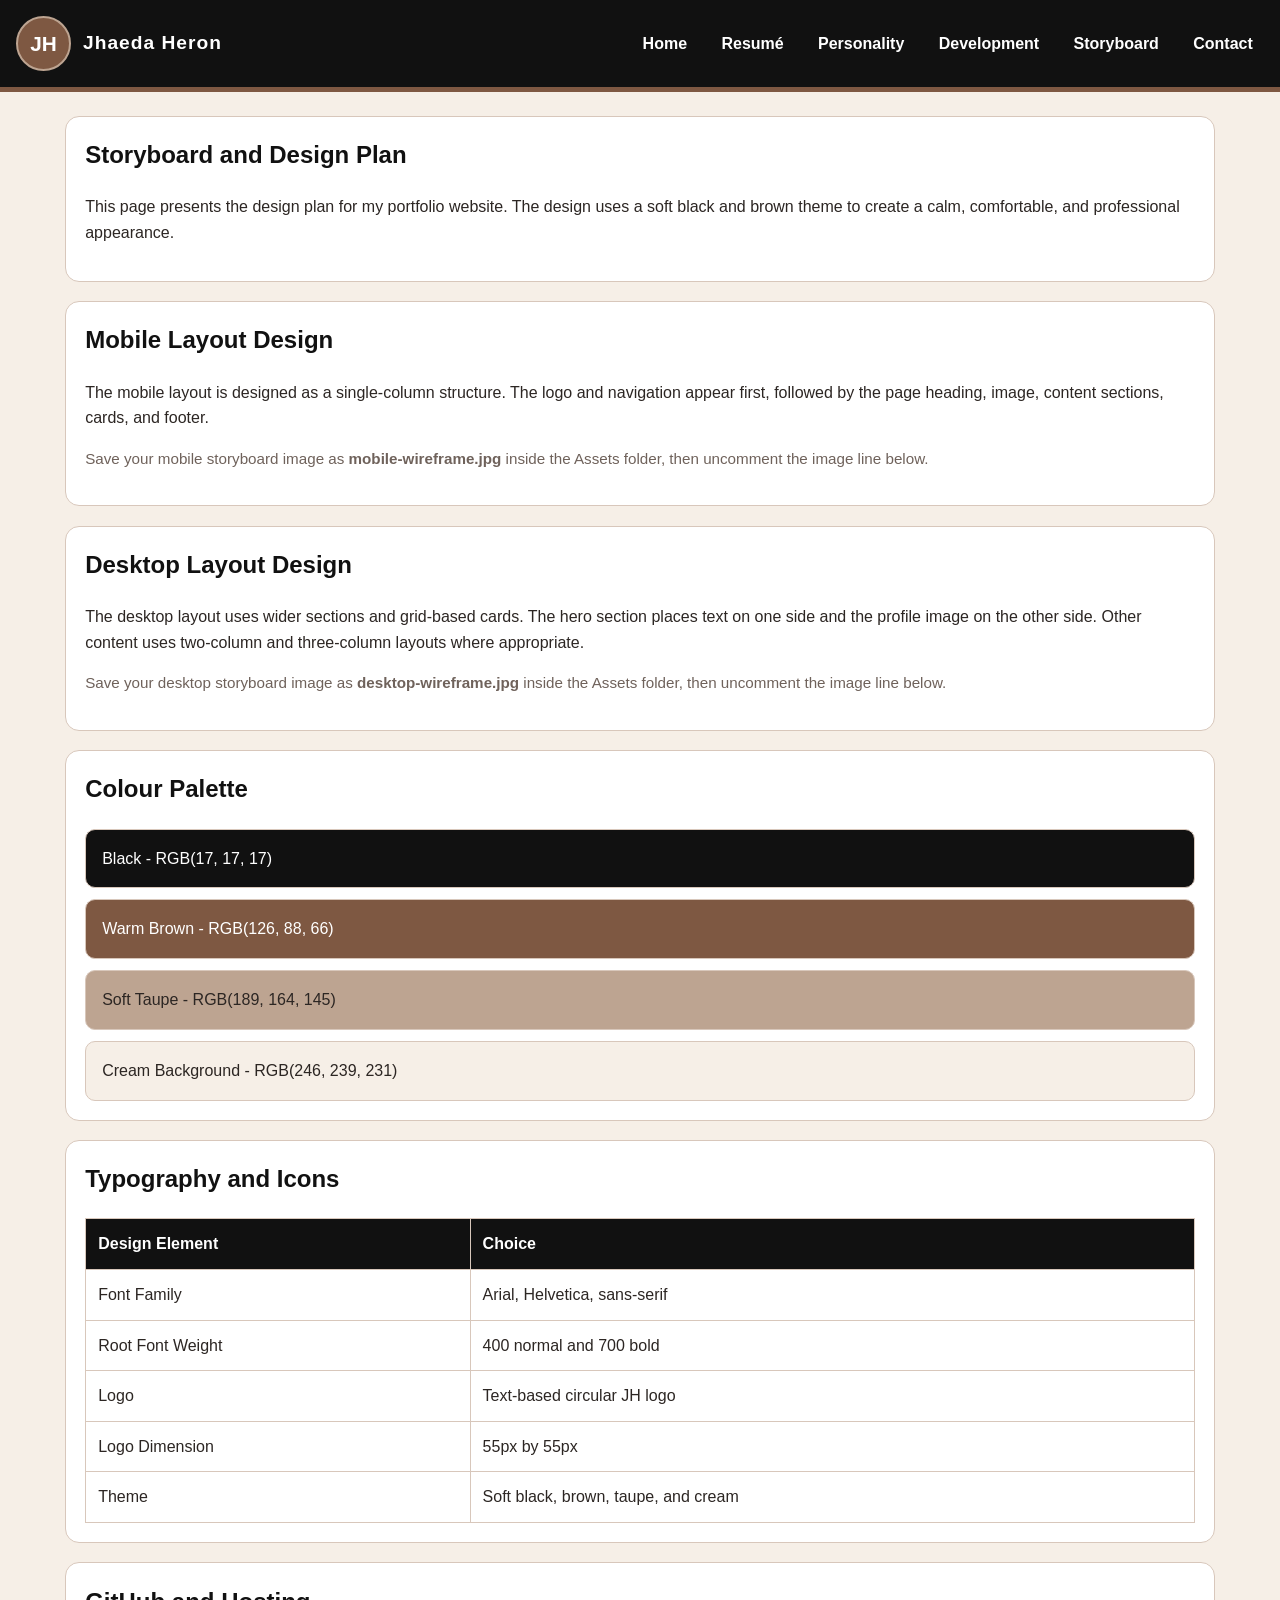
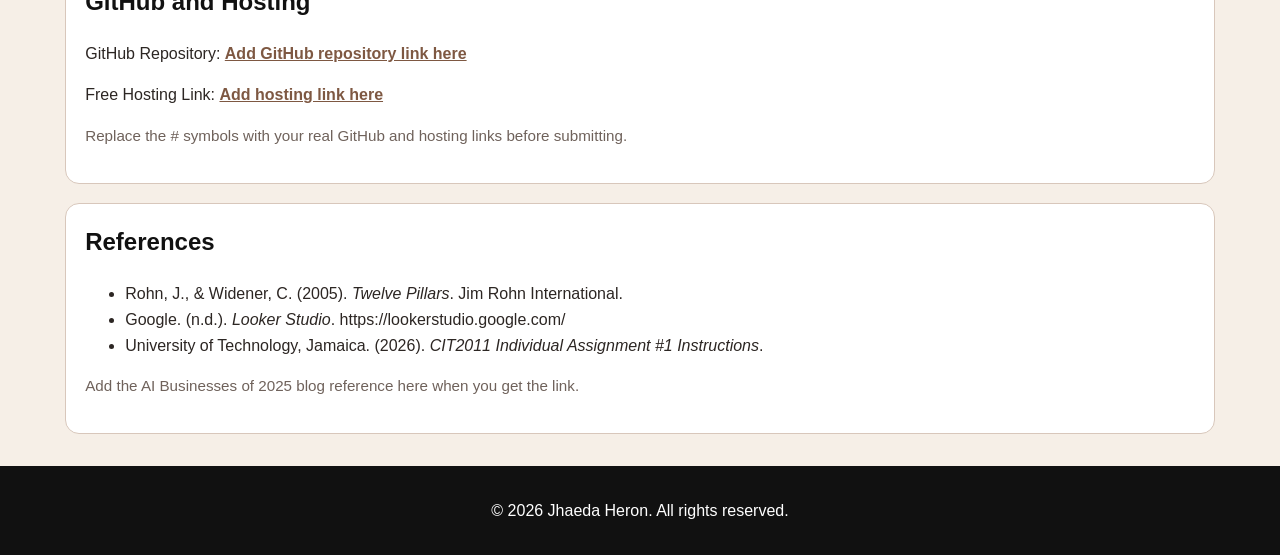
==== Codes/storyboard.html @ 5546495c "Add files via upload" ====
<!DOCTYPE html>
<html lang="en">
<head>
  <meta charset="UTF-8">
  <meta name="viewport" content="width=device-width, initial-scale=1.0">
  <title>Jhaeda Heron | Storyboard</title>
  <link rel="stylesheet" href="../style.css">
</head>

<body>
  <header class="site-header">
    <div class="header-content">
      <div class="logo-area">
        <div class="logo-mark">JH</div>
        <div class="logo-text">Jhaeda Heron</div>
      </div>

      <nav>
        <ul class="nav-list">
          <li><a href="index.html">Home</a></li>
          <li><a href="resume.html">Resumé</a></li>
          <li><a href="personality.html">Personality</a></li>
          <li><a href="development.html">Development</a></li>
          <li><a href="storyboard.html">Storyboard</a></li>
          <li><a href="index.html#contact">Contact</a></li>
        </ul>
      </nav>
    </div>
  </header>

  <main>
    <section>
      <h1>Storyboard and Design Plan</h1>
      <p>
        This page presents the design plan for my portfolio website. The design
        uses a soft black and brown theme to create a calm, comfortable, and
        professional appearance.
      </p>
    </section>

    <section>
      <h2>Mobile Layout Design</h2>
      <p>
        The mobile layout is designed as a single-column structure. The logo and
        navigation appear first, followed by the page heading, image, content
        sections, cards, and footer.
      </p>

      <p class="small-text">
        Save your mobile storyboard image as <strong>mobile-wireframe.jpg</strong>
        inside the Assets folder, then uncomment the image line below.
      </p>

      <!-- <img src="../Assets/mobile-wireframe.jpg" alt="Mobile storyboard layout" class="wireframe-img"> -->
    </section>

    <section>
      <h2>Desktop Layout Design</h2>
      <p>
        The desktop layout uses wider sections and grid-based cards. The hero
        section places text on one side and the profile image on the other side.
        Other content uses two-column and three-column layouts where appropriate.
      </p>

      <p class="small-text">
        Save your desktop storyboard image as <strong>desktop-wireframe.jpg</strong>
        inside the Assets folder, then uncomment the image line below.
      </p>

      <!-- <img src="../Assets/desktop-wireframe.jpg" alt="Desktop storyboard layout" class="wireframe-img"> -->
    </section>

    <section>
      <h2>Colour Palette</h2>

      <div class="palette-box">
        <div class="swatch black">Black - RGB(17, 17, 17)</div>
        <div class="swatch brown">Warm Brown - RGB(126, 88, 66)</div>
        <div class="swatch taupe">Soft Taupe - RGB(189, 164, 145)</div>
        <div class="swatch cream">Cream Background - RGB(246, 239, 231)</div>
      </div>
    </section>

    <section>
      <h2>Typography and Icons</h2>
      <table>
        <tr>
          <th>Design Element</th>
          <th>Choice</th>
        </tr>
        <tr>
          <td>Font Family</td>
          <td>Arial, Helvetica, sans-serif</td>
        </tr>
        <tr>
          <td>Root Font Weight</td>
          <td>400 normal and 700 bold</td>
        </tr>
        <tr>
          <td>Logo</td>
          <td>Text-based circular JH logo</td>
        </tr>
        <tr>
          <td>Logo Dimension</td>
          <td>55px by 55px</td>
        </tr>
        <tr>
          <td>Theme</td>
          <td>Soft black, brown, taupe, and cream</td>
        </tr>
      </table>
    </section>

    <section>
      <h2>GitHub and Hosting</h2>
      <p>
        GitHub Repository:
        <a href="#" target="_blank">Add GitHub repository link here</a>
      </p>

      <p>
        Free Hosting Link:
        <a href="#" target="_blank">Add hosting link here</a>
      </p>

      <p class="small-text">
        Replace the # symbols with your real GitHub and hosting links before
        submitting.
      </p>
    </section>

    <section>
      <h2>References</h2>

      <ul>
        <li>
          Rohn, J., & Widener, C. (2005). <em>Twelve Pillars</em>. Jim Rohn International.
        </li>
        <li>
          Google. (n.d.). <em>Looker Studio</em>. https://lookerstudio.google.com/
        </li>
        <li>
          University of Technology, Jamaica. (2026). <em>CIT2011 Individual Assignment #1 Instructions</em>.
        </li>
      </ul>

      <p class="small-text">
        Add the AI Businesses of 2025 blog reference here when you get the link.
      </p>
    </section>
  </main>

  <footer>
    <p>&copy; 2026 Jhaeda Heron. All rights reserved.</p>
  </footer>
</body>
</html>
---- style.css ----
/* 
  Name: Jhaeda Heron
  ID: 2102530
  Course: CIT2011 Web Programming
  File: style.css
*/

/* CSS Variables for consistent theme */
:root {
  --primary-color: #111111;
  --secondary-color: #7e5842;
  --accent-color: #bda491;
  --background-color: #f6efe7;
  --card-color: #ffffff;
  --text-color: #2c2623;
  --muted-text: #6f625b;
  --border-color: #d8c7bb;
  --font-main: Arial, Helvetica, sans-serif;
  --font-weight-normal: 400;
  --font-weight-bold: 700;
}

/* Universal selector */
* {
  box-sizing: border-box;
}

/* Element selectors */
body {
  margin: 0;
  font-family: var(--font-main);
  font-weight: var(--font-weight-normal);
  background-color: var(--background-color);
  color: var(--text-color);
  line-height: 1.6;
}

h1,
h2,
h3 {
  color: var(--primary-color);
  margin-top: 0;
}

p {
  color: var(--text-color);
}

a {
  color: var(--secondary-color);
  font-weight: bold;
}

a:hover {
  color: var(--primary-color);
}

a:focus {
  outline: 3px solid var(--accent-color);
  outline-offset: 3px;
}

/* Header and navigation */
.site-header {
  background-color: var(--primary-color);
  color: white;
  padding: 1rem;
  border-bottom: 5px solid var(--secondary-color);
}

.header-content {
  display: flex;
  flex-direction: column;
  align-items: center;
  gap: 1rem;
}

.logo-area {
  display: flex;
  align-items: center;
  gap: 0.75rem;
}

.logo-mark {
  width: 55px;
  height: 55px;
  border-radius: 50%;
  background-color: var(--secondary-color);
  color: white;
  display: flex;
  justify-content: center;
  align-items: center;
  font-weight: var(--font-weight-bold);
  font-size: 1.3rem;
  border: 2px solid var(--accent-color);
}

.logo-text {
  font-size: 1.2rem;
  font-weight: var(--font-weight-bold);
  letter-spacing: 1px;
}

.nav-list {
  list-style: none;
  padding: 0;
  margin: 0;
  display: flex;
  flex-direction: column;
  gap: 0.75rem;
  text-align: center;
}

.nav-list a {
  color: white;
  text-decoration: none;
  padding: 0.5rem 0.7rem;
  border-radius: 20px;
  transition: background-color 0.3s ease, color 0.3s ease;
}

.nav-list a:hover {
  background-color: var(--secondary-color);
  color: white;
}

/* Main layout */
main {
  width: 92%;
  max-width: 1150px;
  margin: 1.5rem auto;
}

section,
article,
.info-card {
  background-color: var(--card-color);
  padding: 1.2rem;
  margin-bottom: 1.2rem;
  border: 1px solid var(--border-color);
  border-radius: 14px;
}

.hero {
  display: grid;
  grid-template-columns: 1fr;
  gap: 1.5rem;
  align-items: center;
  animation: fadeIn 1s ease-in;
}

.hero-text h1 {
  font-size: 2rem;
}

.profile-img {
  width: 210px;
  height: 210px;
  object-fit: cover;
  border-radius: 50%;
  border: 6px solid var(--secondary-color);
  display: block;
  margin: auto;
  transition: transform 0.3s ease, box-shadow 0.3s ease;
}

.profile-img:hover {
  transform: scale(1.05);
  box-shadow: 0 8px 20px rgba(0, 0, 0, 0.2);
}

.button-link {
  display: inline-block;
  background-color: var(--secondary-color);
  color: white;
  text-decoration: none;
  padding: 0.75rem 1rem;
  border-radius: 25px;
  margin-top: 0.5rem;
  transition: background-color 0.3s ease, transform 0.3s ease;
}

.button-link:hover {
  background-color: var(--primary-color);
  color: white;
  transform: translateY(-3px);
}

/* Class selectors */
.grid-2,
.grid-3,
.resume-grid,
.card-grid {
  display: grid;
  grid-template-columns: 1fr;
  gap: 1rem;
}

.card {
  background-color: #fffaf6;
  padding: 1rem;
  border: 1px solid var(--border-color);
  border-radius: 12px;
  transition: transform 0.3s ease, box-shadow 0.3s ease;
}

.card:hover {
  transform: translateY(-5px);
  box-shadow: 0 6px 16px rgba(0, 0, 0, 0.12);
}

.tag {
  display: inline-block;
  background-color: var(--accent-color);
  color: var(--primary-color);
  padding: 0.35rem 0.7rem;
  margin: 0.25rem;
  border-radius: 20px;
  font-size: 0.9rem;
}

.timeline-item {
  border-left: 4px solid var(--secondary-color);
  padding-left: 1rem;
  margin-bottom: 1.2rem;
}

.small-text {
  color: var(--muted-text);
  font-size: 0.95rem;
}

/* ID selector */
#contact {
  background-color: #efe1d6;
}

/* Table styling */
table {
  width: 100%;
  border-collapse: collapse;
  margin-top: 1rem;
}

th,
td {
  border: 1px solid var(--border-color);
  padding: 0.75rem;
  text-align: left;
}

th {
  background-color: var(--primary-color);
  color: white;
}

/* Storyboard / palette */
.palette-box {
  display: flex;
  flex-direction: column;
  gap: 0.7rem;
}

.swatch {
  padding: 1rem;
  border-radius: 10px;
  border: 1px solid var(--border-color);
}

.black {
  background-color: #111111;
  color: white;
}

.brown {
  background-color: #7e5842;
  color: white;
}

.taupe {
  background-color: #bda491;
}

.cream {
  background-color: #f6efe7;
}

.wireframe-img {
  width: 100%;
  max-width: 500px;
  border: 2px solid var(--border-color);
  border-radius: 12px;
  display: block;
  margin: 1rem auto;
}

/* Footer */
footer {
  background-color: var(--primary-color);
  color: white;
  text-align: center;
  padding: 1rem;
  margin-top: 2rem;
}

footer p {
  color: white;
}

/* Simple CSS animation */
@keyframes fadeIn {
  from {
    opacity: 0;
    transform: translateY(12px);
  }

  to {
    opacity: 1;
    transform: translateY(0);
  }
}

/* Mobile/tablet screen: minimum 600px */
@media screen and (min-width: 600px) {
  .nav-list {
    flex-direction: row;
    flex-wrap: wrap;
    justify-content: center;
  }

  .grid-2,
  .resume-grid {
    grid-template-columns: repeat(2, 1fr);
  }

  .card-grid {
    grid-template-columns: repeat(2, 1fr);
  }
}

/* Desktop screen: minimum 950px */
@media screen and (min-width: 950px) {
  .header-content {
    flex-direction: row;
    justify-content: space-between;
  }

  .hero {
    grid-template-columns: 2fr 1fr;
  }

  .grid-3,
  .card-grid {
    grid-template-columns: repeat(3, 1fr);
  }

  .hero-text h1 {
    font-size: 2.6rem;
  }
}
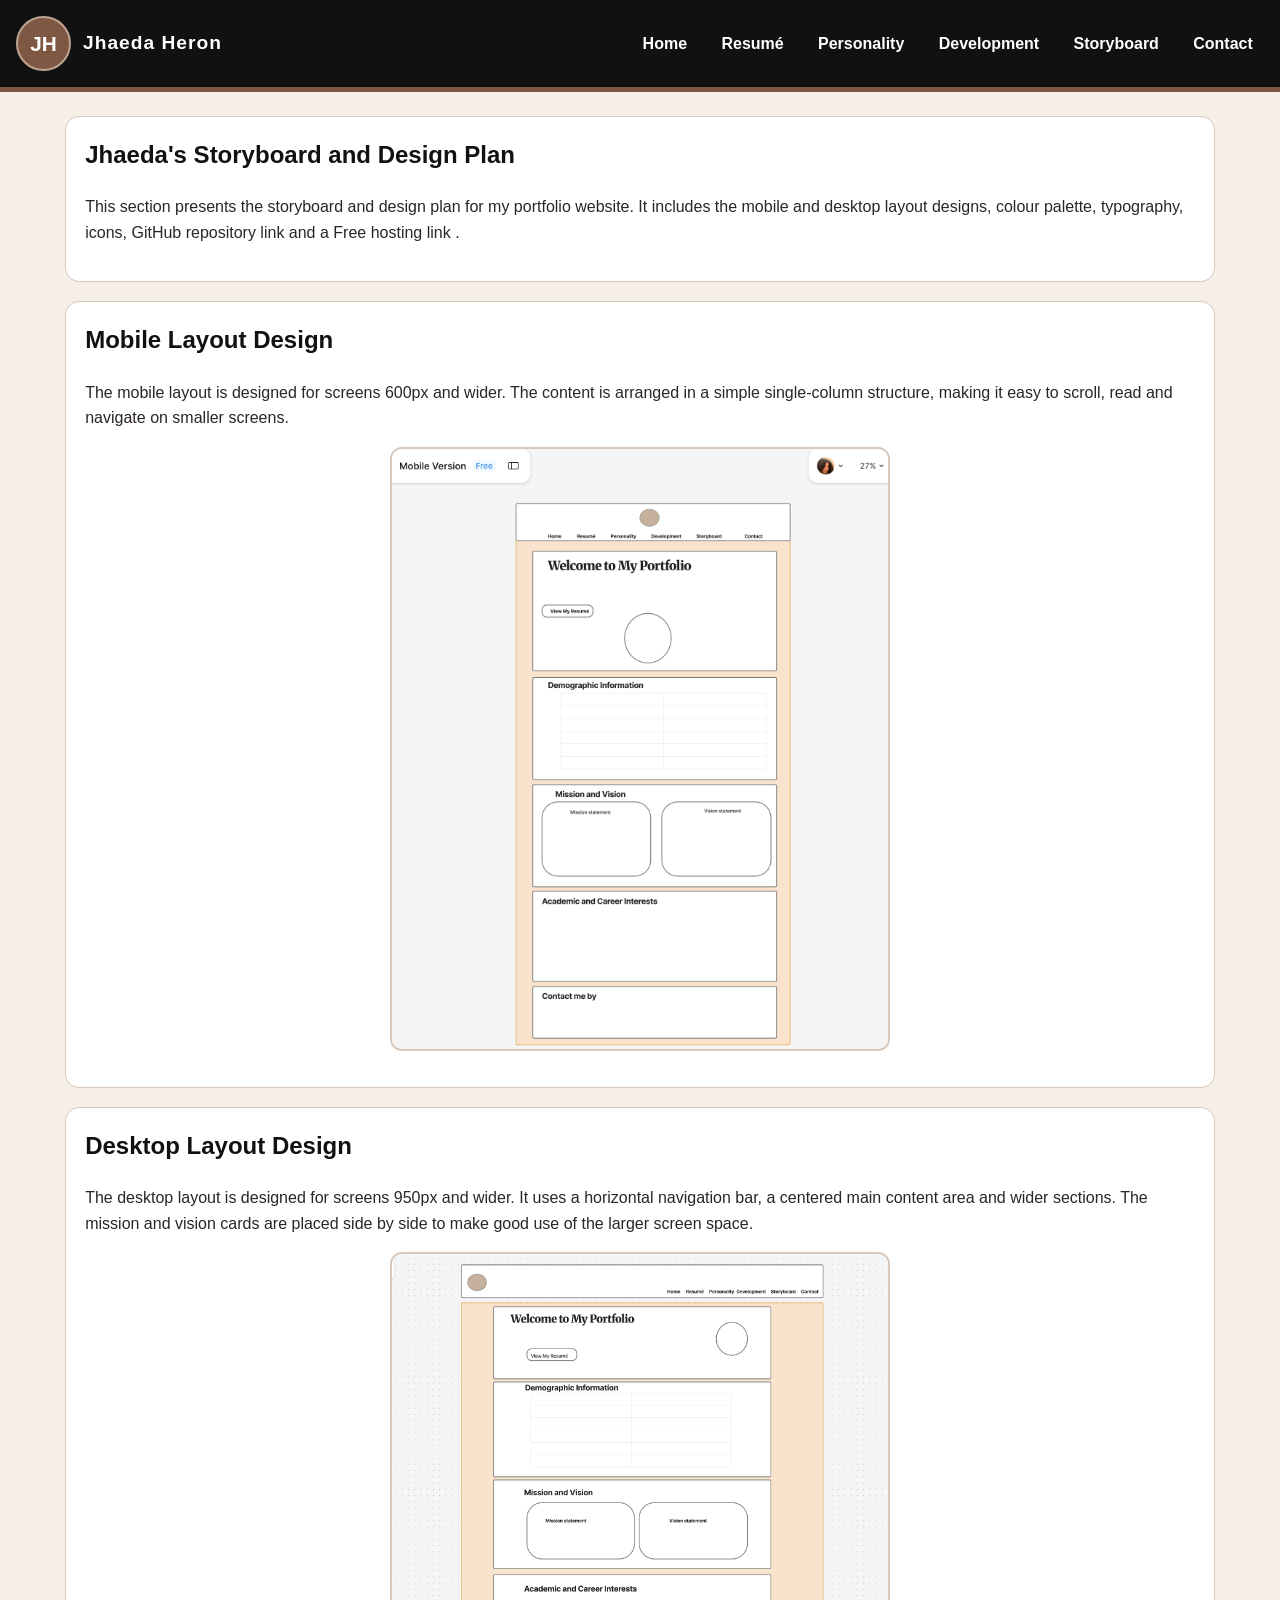
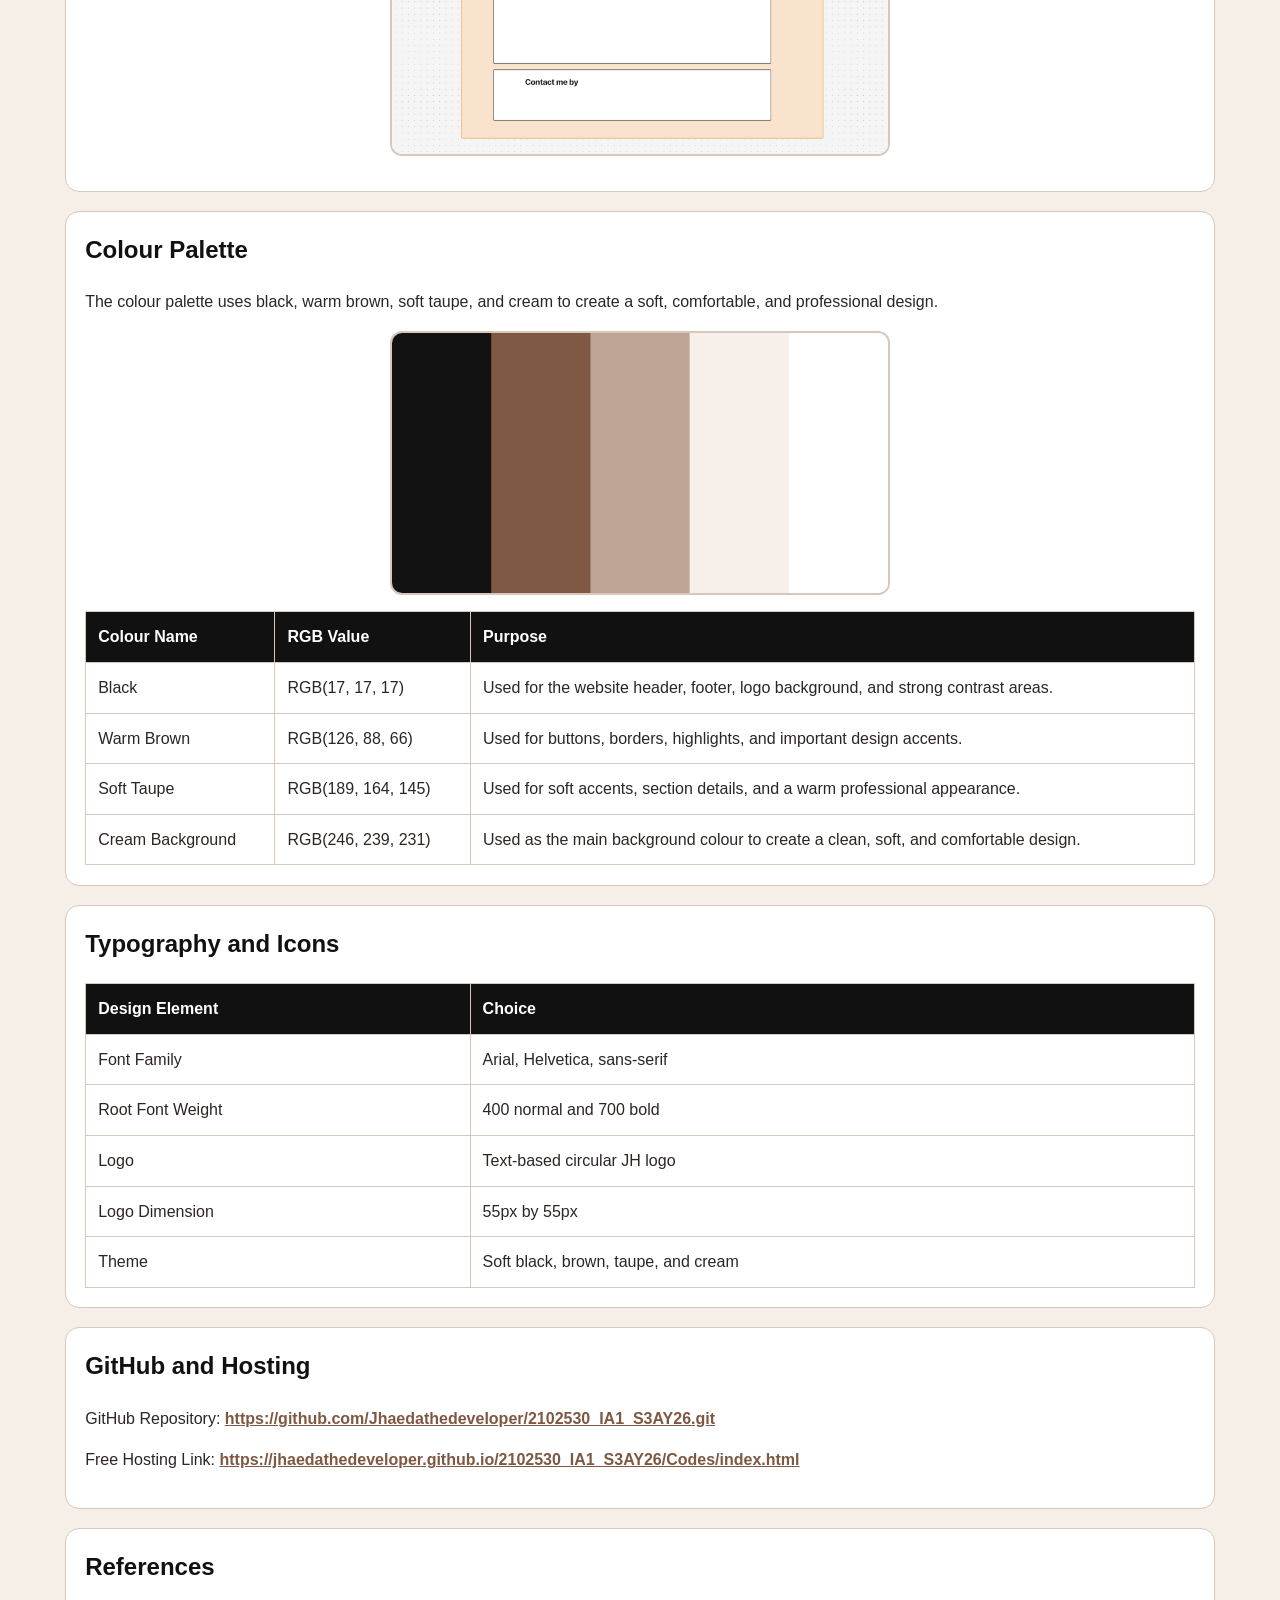
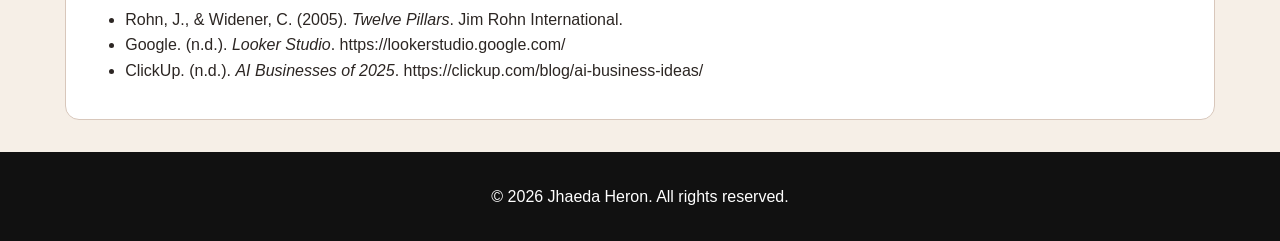
==== commit d48e4b95: "Add files via upload" ====
--- a/Codes/storyboard.html
+++ b/Codes/storyboard.html
@@ -30,25 +30,24 @@
 
   <main>
     <section>
-      <h1>Storyboard and Design Plan</h1>
+      <h1> Jhaeda's Storyboard and Design Plan</h1>
       <p>
-        This page presents the design plan for my portfolio website. The design
-        uses a soft black and brown theme to create a calm, comfortable, and
-        professional appearance.
+        This section presents the storyboard and design plan for my portfolio website.
+        It includes the mobile and desktop layout designs, colour palette, typography,
+        icons, GitHub repository link and a Free hosting link . 
       </p>
     </section>
 
     <section>
       <h2>Mobile Layout Design</h2>
       <p>
-        The mobile layout is designed as a single-column structure. The logo and
-        navigation appear first, followed by the page heading, image, content
-        sections, cards, and footer.
+        The mobile layout is designed for screens 600px and wider. 
+        The content is arranged in a simple single-column structure, making it easy to scroll,
+         read and navigate on smaller screens.
       </p>
 
-      <p class="small-text">
-        Save your mobile storyboard image as <strong>mobile-wireframe.jpg</strong>
-        inside the Assets folder, then uncomment the image line below.
+      </p> 
+      <img src="../Assets/mobile-layout.png" alt="Mobile storyboard layout for Jhaeda Heron's portfolio website" class="wireframe-img">
       </p>
 
       <!-- <img src="../Assets/mobile-wireframe.jpg" alt="Mobile storyboard layout" class="wireframe-img"> -->
@@ -57,29 +56,59 @@
     <section>
       <h2>Desktop Layout Design</h2>
       <p>
-        The desktop layout uses wider sections and grid-based cards. The hero
-        section places text on one side and the profile image on the other side.
-        Other content uses two-column and three-column layouts where appropriate.
-      </p>
+       The desktop layout is designed for screens 950px and wider. 
+       It uses a horizontal navigation bar, a centered main content area and wider sections.
+      The mission and vision cards are placed side by side to make good use of the larger screen space.
+
 
       <p class="small-text">
-        Save your desktop storyboard image as <strong>desktop-wireframe.jpg</strong>
-        inside the Assets folder, then uncomment the image line below.
-      </p>
+        <img src="../Assets/desktop-version.png" alt="Desktop storyboard layout for Jhaeda Heron's portfolio website" class="wireframe-img">
 
       <!-- <img src="../Assets/desktop-wireframe.jpg" alt="Desktop storyboard layout" class="wireframe-img"> -->
     </section>
 
     <section>
-      <h2>Colour Palette</h2>
+  <h2>Colour Palette</h2>
 
-      <div class="palette-box">
-        <div class="swatch black">Black - RGB(17, 17, 17)</div>
-        <div class="swatch brown">Warm Brown - RGB(126, 88, 66)</div>
-        <div class="swatch taupe">Soft Taupe - RGB(189, 164, 145)</div>
-        <div class="swatch cream">Cream Background - RGB(246, 239, 231)</div>
-      </div>
-    </section>
+  <p>
+    The colour palette uses black, warm brown, soft taupe, and cream to create
+    a soft, comfortable, and professional design.
+  </p>
+
+  <img src="../Assets/colour-palette.png" alt="Colour palette showing black, warm brown, soft taupe, and cream" class="wireframe-img">
+
+  <table>
+    <tr>
+      <th>Colour Name</th>
+      <th>RGB Value</th>
+      <th>Purpose</th>
+    </tr>
+
+    <tr>
+      <td>Black</td>
+      <td>RGB(17, 17, 17)</td>
+      <td>Used for the website header, footer, logo background, and strong contrast areas.</td>
+    </tr>
+
+    <tr>
+      <td>Warm Brown</td>
+      <td>RGB(126, 88, 66)</td>
+      <td>Used for buttons, borders, highlights, and important design accents.</td>
+    </tr>
+
+    <tr>
+      <td>Soft Taupe</td>
+      <td>RGB(189, 164, 145)</td>
+      <td>Used for soft accents, section details, and a warm professional appearance.</td>
+    </tr>
+
+    <tr>
+      <td>Cream Background</td>
+      <td>RGB(246, 239, 231)</td>
+      <td>Used as the main background colour to create a clean, soft, and comfortable design.</td>
+    </tr>
+  </table>
+</section>
 
     <section>
       <h2>Typography and Icons</h2>
@@ -115,18 +144,15 @@
       <h2>GitHub and Hosting</h2>
       <p>
         GitHub Repository:
-        <a href="#" target="_blank">Add GitHub repository link here</a>
+        <a href="https://github.com/Jhaedathedeveloper/2102530_IA1_S3AY26.git" target="_blank">https://github.com/Jhaedathedeveloper/2102530_IA1_S3AY26.git</a>
       </p>
 
       <p>
         Free Hosting Link:
-        <a href="#" target="_blank">Add hosting link here</a>
+        <a href="https://jhaedathedeveloper.github.io/2102530_IA1_S3AY26/Codes/index.html" target="_blank">https://jhaedathedeveloper.github.io/2102530_IA1_S3AY26/Codes/index.html</a>
       </p>
 
-      <p class="small-text">
-        Replace the # symbols with your real GitHub and hosting links before
-        submitting.
-      </p>
+    
     </section>
 
     <section>
@@ -140,13 +166,10 @@
           Google. (n.d.). <em>Looker Studio</em>. https://lookerstudio.google.com/
         </li>
         <li>
-          University of Technology, Jamaica. (2026). <em>CIT2011 Individual Assignment #1 Instructions</em>.
+          ClickUp. (n.d.). <em>AI Businesses of 2025</em>. https://clickup.com/blog/ai-business-ideas/
         </li>
       </ul>
 
-      <p class="small-text">
-        Add the AI Businesses of 2025 blog reference here when you get the link.
-      </p>
     </section>
   </main>
 
